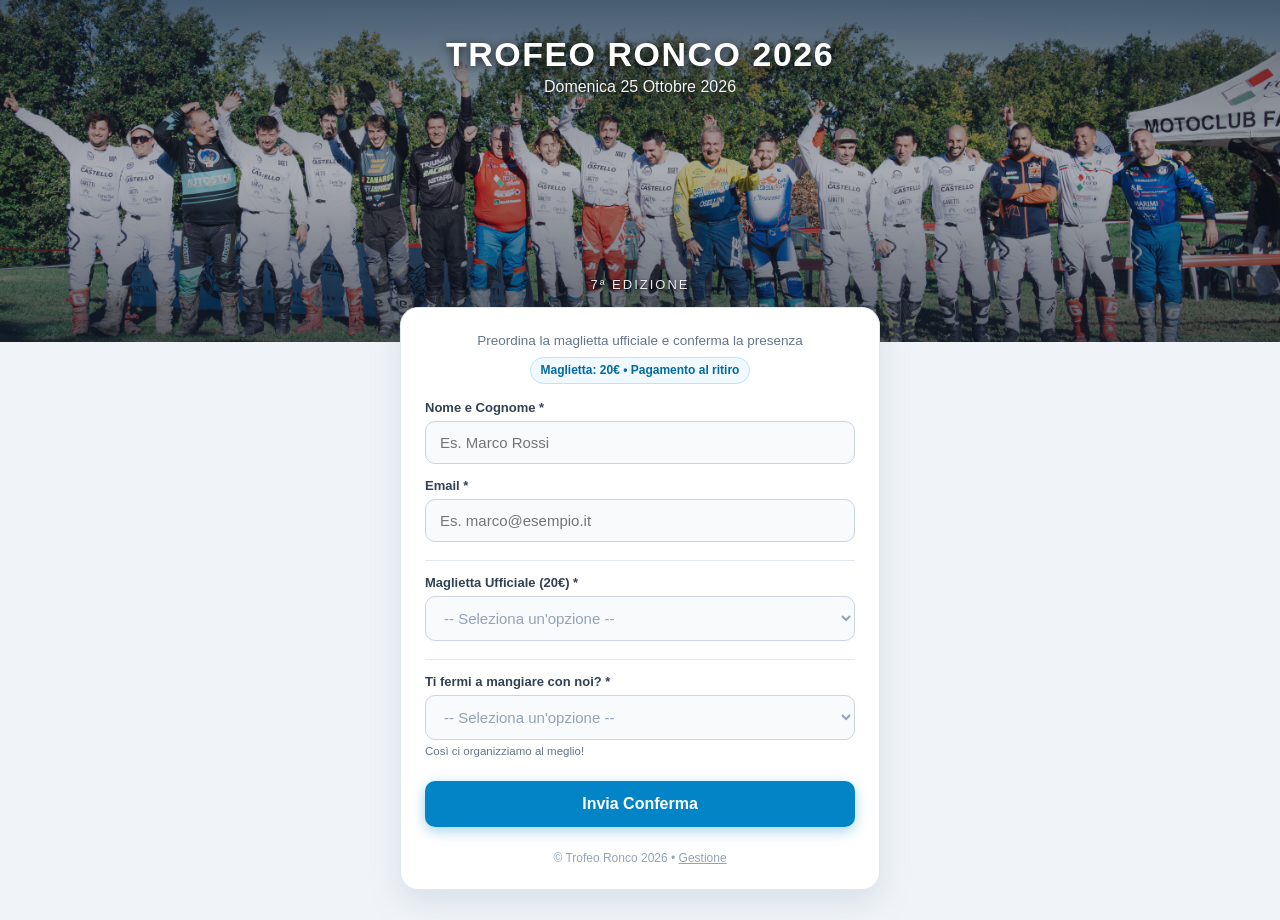
==== index.html @ d3b54fed "Update index.html" ====
<!DOCTYPE html>
<html lang="it">
<head>
  <meta charset="UTF-8">
  <meta name="viewport" content="width=device-width, initial-scale=1.0">
  <title>Trofeo Ronco 2026 - Preordine & Presenze</title>
  <style>
    * { box-sizing: border-box; font-family: -apple-system, BlinkMacSystemFont, "Segoe UI", Roboto, Helvetica, Arial, sans-serif; }
    body { margin: 0; padding: 0; background-color: #f0f4f8; color: #2d3748; }
    
    /* Banner Slideshow Minimal */
    .header-banner {
      position: relative;
      width: 100%;
      height: 300px;
      min-height: 280px;
      overflow: hidden;
      display: flex;
      flex-direction: column;
      justify-content: space-between;
      align-items: center;
      color: #ffffff;
      text-align: center;
      padding: 24px 15px 35px;
    }

    .header-banner::before {
      content: "";
      position: absolute;
      top: 0; left: 0; right: 0; bottom: 0;
      background: linear-gradient(180deg, rgba(15, 23, 42, 0.65) 0%, rgba(15, 23, 42, 0.35) 50%, rgba(15, 23, 42, 0.7) 100%);
      z-index: 2;
      pointer-events: none;
    }

    .slides-container {
      position: absolute;
      top: 0; left: 0; width: 100%; height: 100%;
      z-index: 1;
    }
    .slide {
      position: absolute;
      top: 0; left: 0; width: 100%; height: 100%;
      background-size: cover;
      background-position: center center;
      background-repeat: no-repeat;
      opacity: 0;
      transition: opacity 1.5s ease-in-out;
    }
    .slide.active { opacity: 1; }

    /* Altezze personalizzate foto */
    .slide.foto2 { background-position: center 65%; }
    .slide.foto4 { background-position: center 70%; }
    .slide.foto5 { background-position: center 25%; }
    .slide.foto6 { background-position: center 65%; }

    .header-content {
      position: relative;
      z-index: 3;
      width: 100%;
      height: 100%;
      display: flex;
      flex-direction: column;
      justify-content: space-between;
      align-items: center;
    }

    .header-top { margin-top: 5px; }
    .header-banner h1 { 
      margin: 0; 
      font-size: 26px; 
      text-transform: uppercase; 
      letter-spacing: 1.5px; 
      color: #ffffff;
      text-shadow: 0 2px 8px rgba(0,0,0,0.7);
      font-weight: 800;
    }
    .header-banner p.date { 
      margin: 4px 0 0; 
      font-size: 14px; 
      color: #f1f5f9;
      text-shadow: 0 1px 4px rgba(0,0,0,0.7);
      font-weight: 400;
    }
    .header-subtitle { 
      font-size: 13px; 
      font-weight: 300; 
      color: rgba(255, 255, 255, 0.9);
      text-transform: uppercase;
      letter-spacing: 2px;
      text-shadow: 0 1px 3px rgba(0,0,0,0.8);
      margin-bottom: 5px;
    }

    .main-card {
      max-width: 480px;
      margin: -25px auto 30px;
      background: #ffffff;
      border-radius: 18px;
      padding: 24px;
      box-shadow: 0 12px 30px rgba(148, 163, 184, 0.25);
      position: relative;
      z-index: 10;
      border: 1px solid #e2e8f0;
    }

    @media (min-width: 768px) {
      .header-banner { height: 38vh; max-height: 420px; padding: 30px 15px 45px; }
      .header-banner h1 { font-size: 34px; }
      .header-banner p.date { font-size: 16px; }
      .main-card { margin-top: -35px; }
    }

    .intro-text { 
      font-size: 13.5px; 
      color: #64748b; 
      line-height: 1.4; 
      margin-bottom: 16px; 
      text-align: center;
      font-weight: 500;
    }

    .badge-price {
      display: inline-block;
      background-color: #f0f9ff;
      color: #0369a1;
      border: 1px solid #bae6fd;
      padding: 4px 10px;
      border-radius: 20px;
      font-size: 12px;
      font-weight: 600;
      margin-top: 6px;
    }
    
    label { display: block; font-size: 13px; font-weight: 600; color: #334155; margin-top: 14px; margin-bottom: 6px; }
    input, select {
      width: 100%;
      padding: 12px 14px;
      border-radius: 10px;
      border: 1.5px solid #cbd5e1;
      font-size: 15px;
      background: #f8fafc;
      color: #0f172a;
      transition: all 0.2s ease;
    }
    input:focus, select:focus { outline: none; border-color: #38bdf8; background: #ffffff; box-shadow: 0 0 0 3px rgba(56, 189, 248, 0.2); }

    /* Stile Placeholder Grigio Leggero per Select non ancora selezionate */
    select.placeholder-active {
      color: #94a3b8;
    }
    select option {
      color: #0f172a;
    }
    select option[disabled] {
      color: #94a3b8;
    }

    .field-hint {
      font-size: 11.5px;
      color: #64748b;
      margin-top: 4px;
      line-height: 1.3;
    }

    .section-divider {
      border: 0;
      height: 1px;
      background: #e2e8f0;
      margin: 18px 0 8px 0;
    }

    .btn-submit {
      width: 100%;
      background: #0284c7;
      color: #ffffff;
      border: none;
      padding: 14px;
      border-radius: 10px;
      font-size: 16px;
      font-weight: 700;
      margin-top: 22px;
      cursor: pointer;
      box-shadow: 0 4px 14px rgba(2, 132, 199, 0.35);
      transition: background 0.2s ease;
    }
    .btn-submit:hover { background: #0369a1; }
    .btn-submit:disabled { background: #cbd5e1; box-shadow: none; cursor: not-allowed; }

    .success-box {
      display: none;
      background: #ecfdf5;
      border: 1.5px solid #a7f3d0;
      border-radius: 14px;
      padding: 24px 18px;
      text-align: center;
      margin-bottom: 10px;
      animation: popIn 0.35s cubic-bezier(0.175, 0.885, 0.32, 1.275);
    }
    .success-box .icon { font-size: 42px; margin-bottom: 8px; }
    .success-box h3 { margin: 0 0 6px; color: #065f46; font-size: 18px; font-weight: 700; }
    .success-box p { margin: 0 0 16px; color: #047857; font-size: 14px; }
    
    .summary-card {
      background: #ffffff;
      border: 1px dashed #a7f3d0;
      border-radius: 10px;
      padding: 14px;
      text-align: left;
      margin-bottom: 16px;
    }
    .summary-card p { margin: 4px 0; font-size: 14px; color: #1e293b; }
    .summary-card strong { color: #047857; }

    .info-list {
      text-align: left;
      font-size: 13px;
      color: #047857;
      margin: 16px 0;
      padding-left: 18px;
      line-height: 1.5;
    }
    .info-list li { margin-bottom: 8px; }

    .btn-reset {
      background: transparent;
      color: #047857;
      border: 1px solid #a7f3d0;
      padding: 9px 18px;
      border-radius: 8px;
      font-size: 13px;
      font-weight: 600;
      cursor: pointer;
    }

    .error-box {
      display: none;
      background: #fee2e2;
      color: #991b1b;
      border: 1px solid #fecaca;
      padding: 12px;
      border-radius: 10px;
      font-size: 14px;
      text-align: center;
      margin-top: 16px;
    }

    .footer-access { margin-top: 24px; text-align: center; font-size: 12px; color: #94a3b8; }
    .footer-access span { cursor: pointer; text-decoration: underline; }

    .table-container {
      display: none;
      margin-top: 16px;
      border-radius: 10px;
      overflow: hidden;
      border: 1px solid #bae6fd;
    }
    iframe { width: 100%; height: 280px; border: none; }

    @keyframes popIn {
      from { opacity: 0; transform: scale(0.92); }
      to { opacity: 1; transform: scale(1); }
    }
  </style>
</head>
<body>

  <div class="header-banner">
    <div class="slides-container">
      <div class="slide foto1 active" style="background-image: url('Foto1.JPG');"></div>
      <div class="slide foto2" style="background-image: url('Foto2.JPG');"></div>
      <div class="slide foto3" style="background-image: url('Foto3.JPG');"></div>
      <div class="slide foto4" style="background-image: url('Foto4.JPG');"></div>
      <div class="slide foto5" style="background-image: url('Foto5.JPG');"></div>
      <div class="slide foto6" style="background-image: url('Foto6.JPG');"></div>
      <div class="slide foto7" style="background-image: url('Foto7.JPG');"></div>
      <div class="slide foto8" style="background-image: url('Foto8.JPEG');"></div>
      <div class="slide foto9" style="background-image: url('Foto9.JPG');"></div>
    </div>

    <div class="header-content">
      <div class="header-top">
        <h1>Trofeo Ronco 2026</h1>
        <p class="date">Domenica 25 Ottobre 2026</p>
      </div>
      <div class="header-subtitle">7ª Edizione</div>
    </div>
  </div>

  <div class="main-card">
    
    <div class="intro-text" id="introText">
      Preordina la maglietta ufficiale e conferma la presenza
      <div><span class="badge-price">Maglietta: 20€ • Pagamento al ritiro</span></div>
    </div>

    <!-- Box Esito -->
    <div id="successBox" class="success-box">
      <div class="icon">🎉</div>
      <h3>Conferma registrata!</h3>
      <p>Ti abbiamo inviato un'email di riepilogo.</p>
      
      <div class="summary-card">
        <p><strong>Riepilogo:</strong></p>
        <p>• Nome: <span id="resNome"></span></p>
        <p>• Maglietta: <span id="resMaglia"></span></p>
        <p>• Pranzo: <span id="resPranzo"></span></p>
      </div>

      <ul class="info-list">
        <li id="infoRitiro"><strong>Ritiro e Pagamento:</strong> La maglietta viene realizzata su misura. Il ritiro e il versamento della quota (20€ a maglietta) avverranno direttamente al banco dell'evento.</li>
        <li><strong>Beneficenza:</strong> Troverai anche il banco dedicato a chi desidera sostenere le nostre iniziative di solidarietà con un'offerta libera.</li>
        <li><strong>Comunicazioni:</strong> Utilizzeremo la tua email per aggiornarti tempestivamente su orari e indicazioni meteo.</li>
      </ul>

      <p style="font-weight: bold; color: #065f46; margin: 12px 0 16px;">Ci vediamo sul campo! 👕🍖</p>

      <button type="button" class="btn-reset" onclick="resetForm()">Invia un'altra registrazione</button>
    </div>

    <form id="orderForm" onsubmit="submitOrder(event)">
      <label for="nome">Nome e Cognome *</label>
      <input type="text" id="nome" required placeholder="Es. Marco Rossi">

      <label for="email">Email *</label>
      <input type="email" id="email" required placeholder="Es. marco@esempio.it">

      <hr class="section-divider">

      <!-- Sezione Maglietta -->
      <label for="taglia">Maglietta Ufficiale (20€) *</label>
      <select id="taglia" required class="placeholder-active" onchange="updateSelectStyle(this); toggleQuantita();">
        <option value="" disabled selected>-- Seleziona un'opzione --</option>
        <option value="Nessuna">No, nessuna maglietta (Solo presenza / Pranzo)</option>
        <option value="S">Sì - Taglia S</option>
        <option value="M">Sì - Taglia M</option>
        <option value="L">Sì - Taglia L</option>
        <option value="XL">Sì - Taglia XL</option>
        <option value="XXL">Sì - Taglia XXL</option>
      </select>

      <div id="quantitaContainer" style="display: none;">
        <label for="quantita">Quantità Magliette</label>
        <input type="number" id="quantita" min="1" value="1">
      </div>

      <hr class="section-divider">

      <!-- Domanda Pranzo -->
      <label for="pranzo">Ti fermi a mangiare con noi? *</label>
      <select id="pranzo" required class="placeholder-active" onchange="updateSelectStyle(this);">
        <option value="" disabled selected>-- Seleziona un'opzione --</option>
        <option value="No">No, sarò solo sul campo / spettatore</option>
        <option value="Sì (Solo io)">Sì (Solo io)</option>
        <option value="Sì (Io + 1 accompagnatore)">Sì (Io + 1 accompagnatore)</option>
      </select>
      <div class="field-hint">Così ci organizziamo al meglio!</div>

      <button type="submit" id="submitBtn" class="btn-submit">
        Invia Conferma
      </button>

      <div id="errorBox" class="error-box">Si è verificato un errore. Riprova più tardi.</div>
    </form>

    <div class="footer-access">
      © Trofeo Ronco 2026 • <span onclick="toggleTable()">Gestione</span>
    </div>

    <div class="table-container" id="tableContainer">
      <iframe src="https://docs.google.com/spreadsheets/d/e/2PACX-1vTnq96KHHaVK0QfYrUFwBatb_IEJotF1GtRq0Ff7z6AFiU5wHpTEurmrnlGednbr66fHUXmh2ueELJw/pubhtml?gid=1109538376&amp;single=true"></iframe>
    </div>
  </div>

  <script>
    // Rotazione foto
    const slides = document.querySelectorAll('.slide');
    let currentSlide = 0;
    if (slides.length > 1) {
      setInterval(() => {
        slides[currentSlide].classList.remove('active');
        currentSlide = (currentSlide + 1) % slides.length;
        slides[currentSlide].classList.add('active');
      }, 6000);
    }

    // Cambia il colore del testo della select da grigio leggero a scuro quando viene fatta una scelta
    function updateSelectStyle(el) {
      if (el.value === "") {
        el.classList.add('placeholder-active');
      } else {
        el.classList.remove('placeholder-active');
      }
    }

    function toggleQuantita() {
      const taglia = document.getElementById('taglia').value;
      const qContainer = document.getElementById('quantitaContainer');
      qContainer.style.display = (taglia === '' || taglia === 'Nessuna') ? 'none' : 'block';
    }

    const scriptURL = 'https://script.google.com/macros/s/AKfycby2hyW6nqdssrr3LibPG2J8f5c34G_66fQrBGzK6W2bnF0FUndPmv9IpoblB17Mh4L5sw/exec';
    let isAuthenticated = false;

    function submitOrder(e) {
      e.preventDefault();

      const btn = document.getElementById('submitBtn');
      const errorBox = document.getElementById('errorBox');

      const nomeVal = document.getElementById('nome').value;
      const emailVal = document.getElementById('email').value;
      const tagliaVal = document.getElementById('taglia').value;
      const quantitaVal = (tagliaVal === 'Nessuna' || tagliaVal === '') ? 0 : document.getElementById('quantita').value;
      const pranzoVal = document.getElementById('pranzo').value;

      btn.disabled = true;
      btn.innerText = "Invio in corso...";
      errorBox.style.display = "none";

      const formData = new URLSearchParams();
      formData.append('nome', nomeVal);
      formData.append('email', emailVal);
      formData.append('taglia', tagliaVal);
      formData.append('quantita', quantitaVal);
      formData.append('pranzo', pranzoVal);

      fetch(scriptURL, {
        method: 'POST',
        mode: 'no-cors',
        headers: { 'Content-Type': 'application/x-www-form-urlencoded' },
        body: formData.toString()
      })
      .then(() => {
        document.getElementById('resNome').innerText = nomeVal;
        document.getElementById('resMaglia').innerText = (tagliaVal === 'Nessuna') ? 'No' : `${tagliaVal} (x${quantitaVal})`;
        document.getElementById('resPranzo').innerText = pranzoVal;

        // Gestione dinamica della riga Ritiro e Pagamento
        const infoRitiro = document.getElementById('infoRitiro');
        if (tagliaVal === 'Nessuna') {
          infoRitiro.style.display = 'none';
        } else {
          infoRitiro.style.display = 'list-item';
        }

        document.getElementById('orderForm').style.display = 'none';
        document.getElementById('introText').style.display = 'none';
        document.getElementById('successBox').style.display = 'block';
      })
      .catch(() => {
        errorBox.style.display = "block";
      })
      .finally(() => {
        btn.disabled = false;
        btn.innerText = "Invia Conferma";
      });
    }

    function resetForm() {
      document.getElementById('orderForm').reset();
      
      // Ripristina lo stile del placeholder grigio per i select
      const selectTaglia = document.getElementById('taglia');
      const selectPranzo = document.getElementById('pranzo');
      updateSelectStyle(selectTaglia);
      updateSelectStyle(selectPranzo);
      
      toggleQuantita();
      document.getElementById('orderForm').style.display = 'block';
      document.getElementById('introText').style.display = 'block';
      document.getElementById('successBox').style.display = 'none';
    }

    function toggleTable() {
      const container = document.getElementById('tableContainer');
      if (container.style.display === 'block') {
        container.style.display = 'none';
        return;
      }
      if (!isAuthenticated) {
        const password = prompt("Inserisci la password dell'organizzazione:");
        if (password === 'ronco') {
          isAuthenticated = true;
          container.style.display = 'block';
        } else if (password !== null) {
          alert("Password errata!");
        }
      } else {
        container.style.display = 'block';
      }
    }
  </script>

</body>
</html>
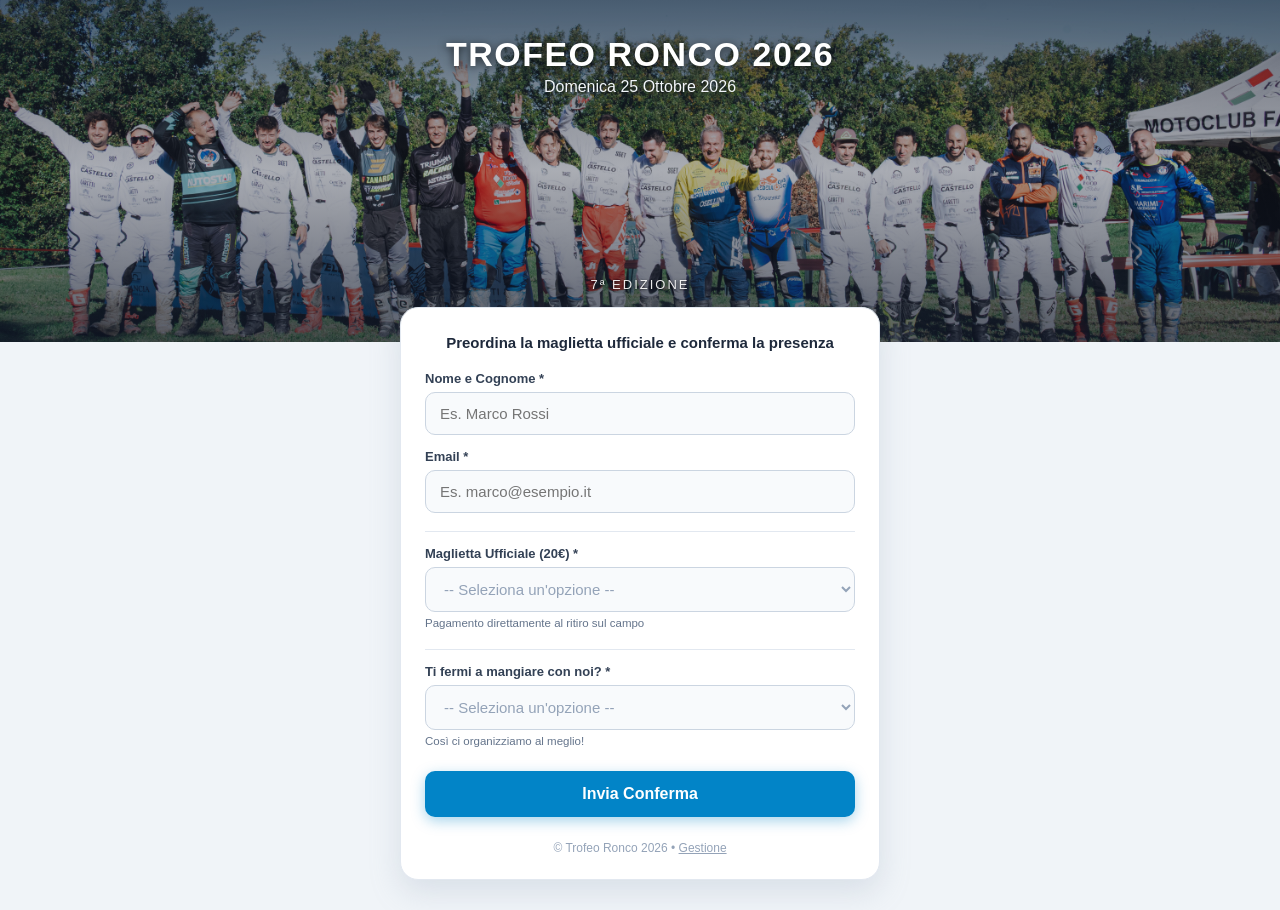
==== commit 23dcd09e: "Update index.html" ====
--- a/index.html
+++ b/index.html
@@ -112,27 +112,16 @@
       .main-card { margin-top: -35px; }
     }
 
+    /* Incipit in risalto */
     .intro-text { 
-      font-size: 13.5px; 
-      color: #64748b; 
+      font-size: 15px; 
+      color: #1e293b; 
       line-height: 1.4; 
-      margin-bottom: 16px; 
+      margin-bottom: 18px; 
       text-align: center;
-      font-weight: 500;
-    }
-
-    .badge-price {
-      display: inline-block;
-      background-color: #f0f9ff;
-      color: #0369a1;
-      border: 1px solid #bae6fd;
-      padding: 4px 10px;
-      border-radius: 20px;
-      font-size: 12px;
       font-weight: 600;
-      margin-top: 6px;
-    }
-    
+    }
+
     label { display: block; font-size: 13px; font-weight: 600; color: #334155; margin-top: 14px; margin-bottom: 6px; }
     input, select {
       width: 100%;
@@ -292,7 +281,6 @@
     
     <div class="intro-text" id="introText">
       Preordina la maglietta ufficiale e conferma la presenza
-      <div><span class="badge-price">Maglietta: 20€ • Pagamento al ritiro</span></div>
     </div>
 
     <!-- Box Esito -->
@@ -309,7 +297,7 @@
       </div>
 
       <ul class="info-list">
-        <li id="infoRitiro"><strong>Ritiro e Pagamento:</strong> La maglietta viene realizzata su misura. Il ritiro e il versamento della quota (20€ a maglietta) avverranno direttamente al banco dell'evento.</li>
+        <li id="infoRitiro"><strong>Ritiro e Pagamento:</strong> La maglietta viene realizzata su misura in base alla prenotazione. Il ritiro e il versamento della quota (20€ a maglietta) avverranno direttamente al banco dell'evento.</li>
         <li><strong>Beneficenza:</strong> Troverai anche il banco dedicato a chi desidera sostenere le nostre iniziative di solidarietà con un'offerta libera.</li>
         <li><strong>Comunicazioni:</strong> Utilizzeremo la tua email per aggiornarti tempestivamente su orari e indicazioni meteo.</li>
       </ul>
@@ -339,6 +327,7 @@
         <option value="XL">Sì - Taglia XL</option>
         <option value="XXL">Sì - Taglia XXL</option>
       </select>
+      <div class="field-hint">Pagamento direttamente al ritiro sul campo</div>
 
       <div id="quantitaContainer" style="display: none;">
         <label for="quantita">Quantità Magliette</label>
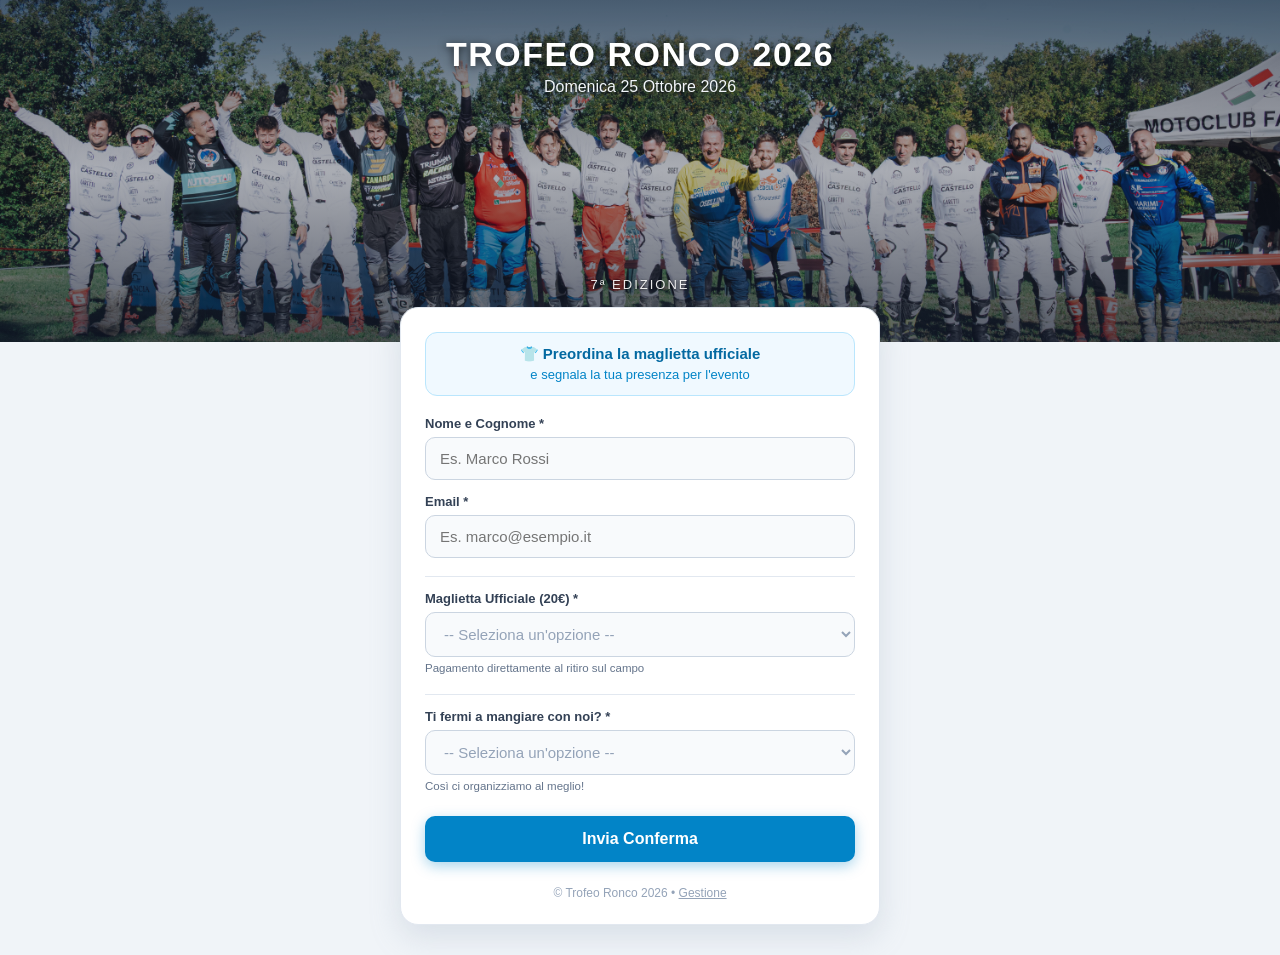
==== commit 1682c6b6: "Update index.html" ====
--- a/index.html
+++ b/index.html
@@ -112,14 +112,14 @@
       .main-card { margin-top: -35px; }
     }
 
-    /* Incipit in risalto */
-    .intro-text { 
-      font-size: 15px; 
-      color: #1e293b; 
-      line-height: 1.4; 
-      margin-bottom: 18px; 
+    /* Bannerino Intro Azzurro Opzione 2 */
+    .intro-banner {
+      background: #f0f9ff;
+      border: 1px solid #bae6fd;
+      border-radius: 12px;
+      padding: 12px 16px;
+      margin-bottom: 20px;
       text-align: center;
-      font-weight: 600;
     }
 
     label { display: block; font-size: 13px; font-weight: 600; color: #334155; margin-top: 14px; margin-bottom: 6px; }
@@ -279,8 +279,13 @@
 
   <div class="main-card">
     
-    <div class="intro-text" id="introText">
-      Preordina la maglietta ufficiale e conferma la presenza
+    <div class="intro-banner" id="introText">
+      <span style="color: #0369a1; font-weight: 700; font-size: 15px; display: block; margin-bottom: 2px;">
+        👕 Preordina la maglietta ufficiale
+      </span>
+      <span style="color: #0284c7; font-size: 13px; font-weight: 500;">
+        e segnala la tua presenza per l'evento
+      </span>
     </div>
 
     <!-- Box Esito -->
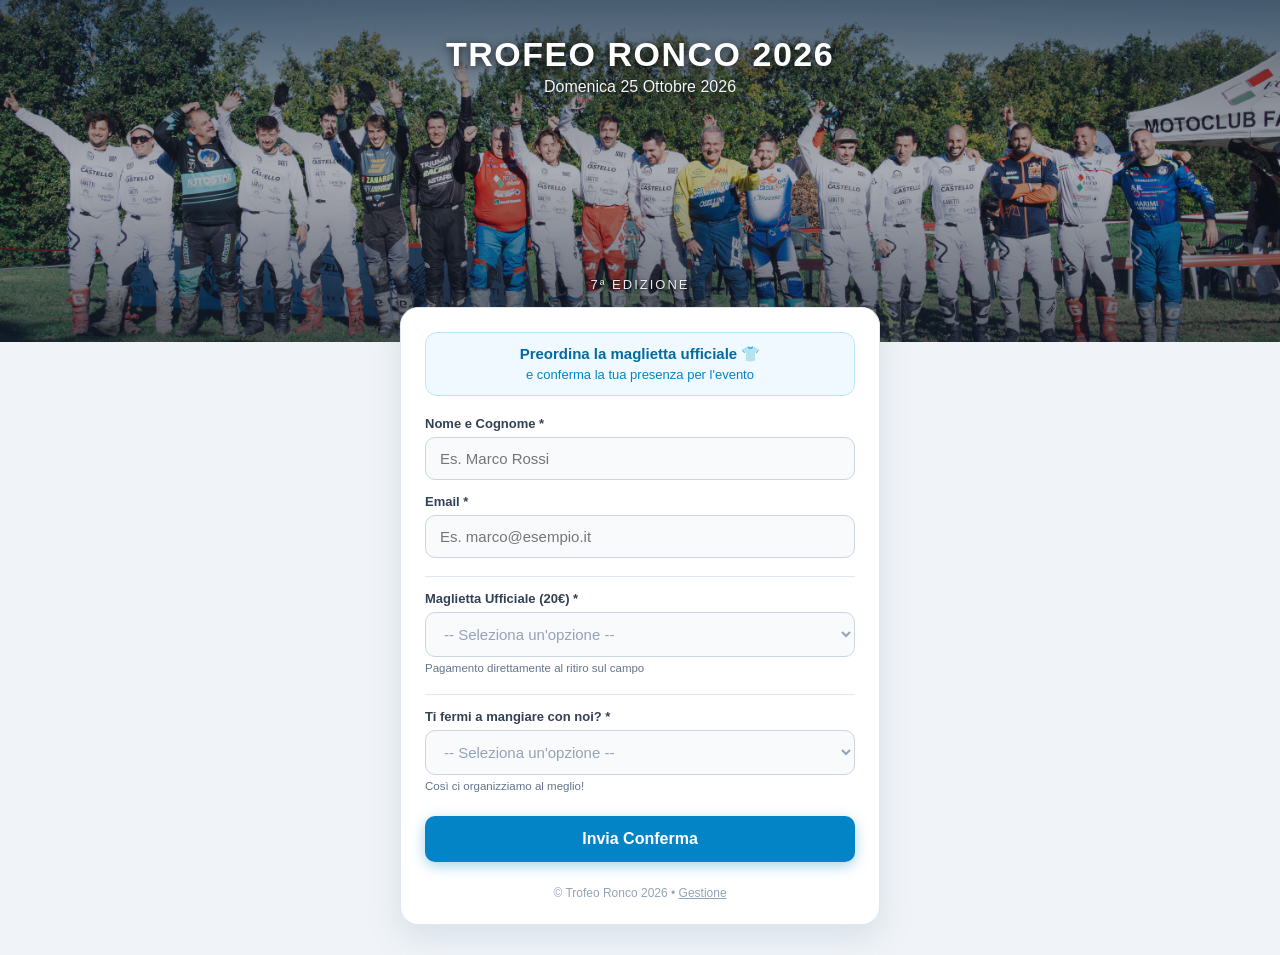
==== commit 71f88279: "Update index.html" ====
--- a/index.html
+++ b/index.html
@@ -112,7 +112,7 @@
       .main-card { margin-top: -35px; }
     }
 
-    /* Bannerino Intro Azzurro Opzione 2 */
+    /* Bannerino Intro Azzurro */
     .intro-banner {
       background: #f0f9ff;
       border: 1px solid #bae6fd;
@@ -281,10 +281,10 @@
     
     <div class="intro-banner" id="introText">
       <span style="color: #0369a1; font-weight: 700; font-size: 15px; display: block; margin-bottom: 2px;">
-        👕 Preordina la maglietta ufficiale
+        Preordina la maglietta ufficiale 👕
       </span>
       <span style="color: #0284c7; font-size: 13px; font-weight: 500;">
-        e segnala la tua presenza per l'evento
+        e conferma la tua presenza per l'evento
       </span>
     </div>
 
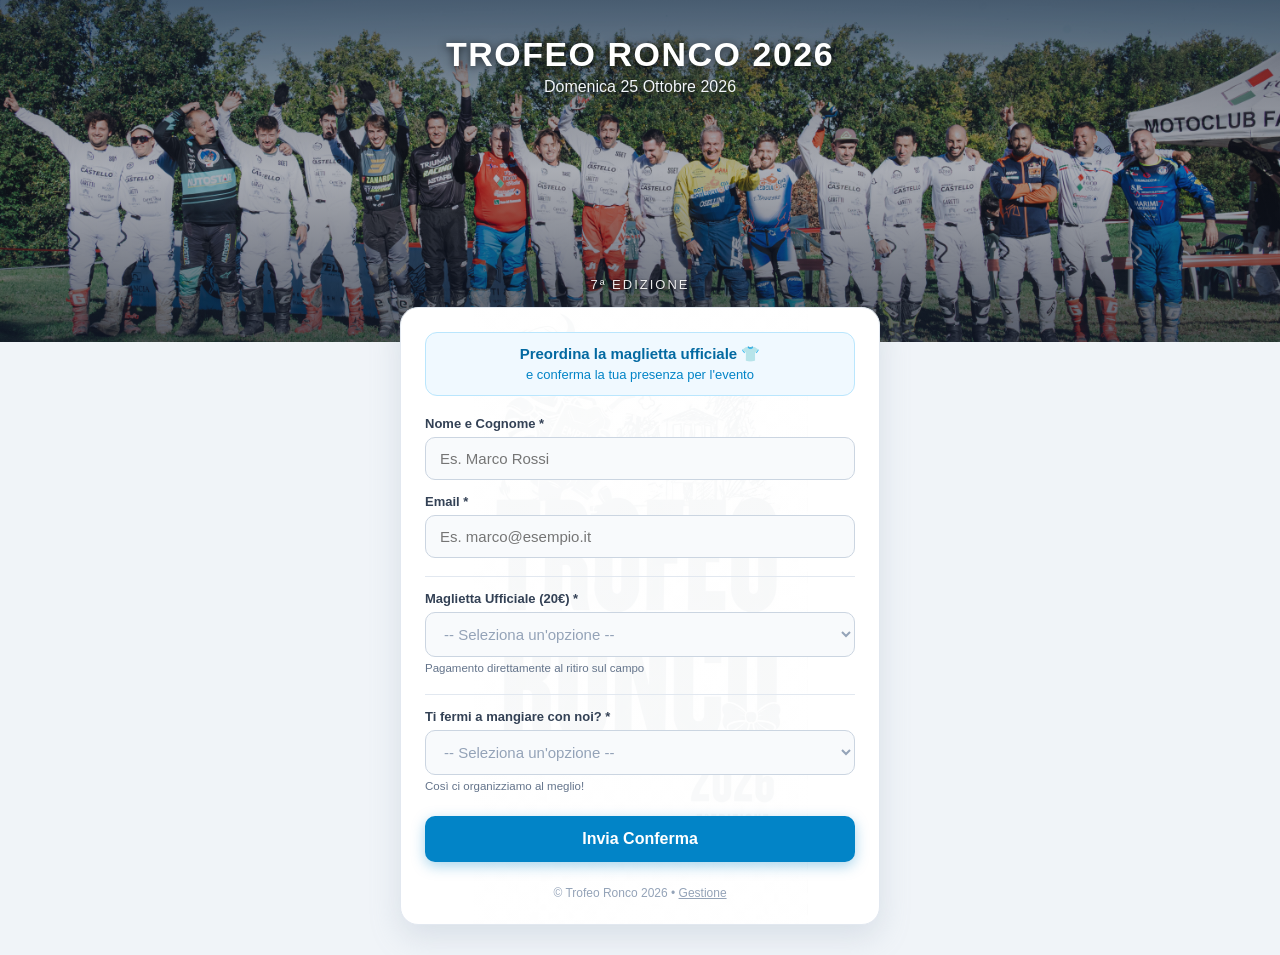
==== commit be626cf4: "Update index.html" ====
--- a/index.html
+++ b/index.html
@@ -93,10 +93,18 @@
       margin-bottom: 5px;
     }
 
+    /* Main Card con filigrana del logo integrata */
     .main-card {
       max-width: 480px;
       margin: -25px auto 30px;
-      background: #ffffff;
+      background-color: #ffffff;
+      
+      /* Filigrana del logo col percorso esatto logo-watermark.JPEG */
+      background-image: linear-gradient(rgba(255, 255, 255, 0.92), rgba(255, 255, 255, 0.92)), url('logo-watermark.JPEG');
+      background-repeat: no-repeat;
+      background-position: center 70%;
+      background-size: 70% auto;
+
       border-radius: 18px;
       padding: 24px;
       box-shadow: 0 12px 30px rgba(148, 163, 184, 0.25);
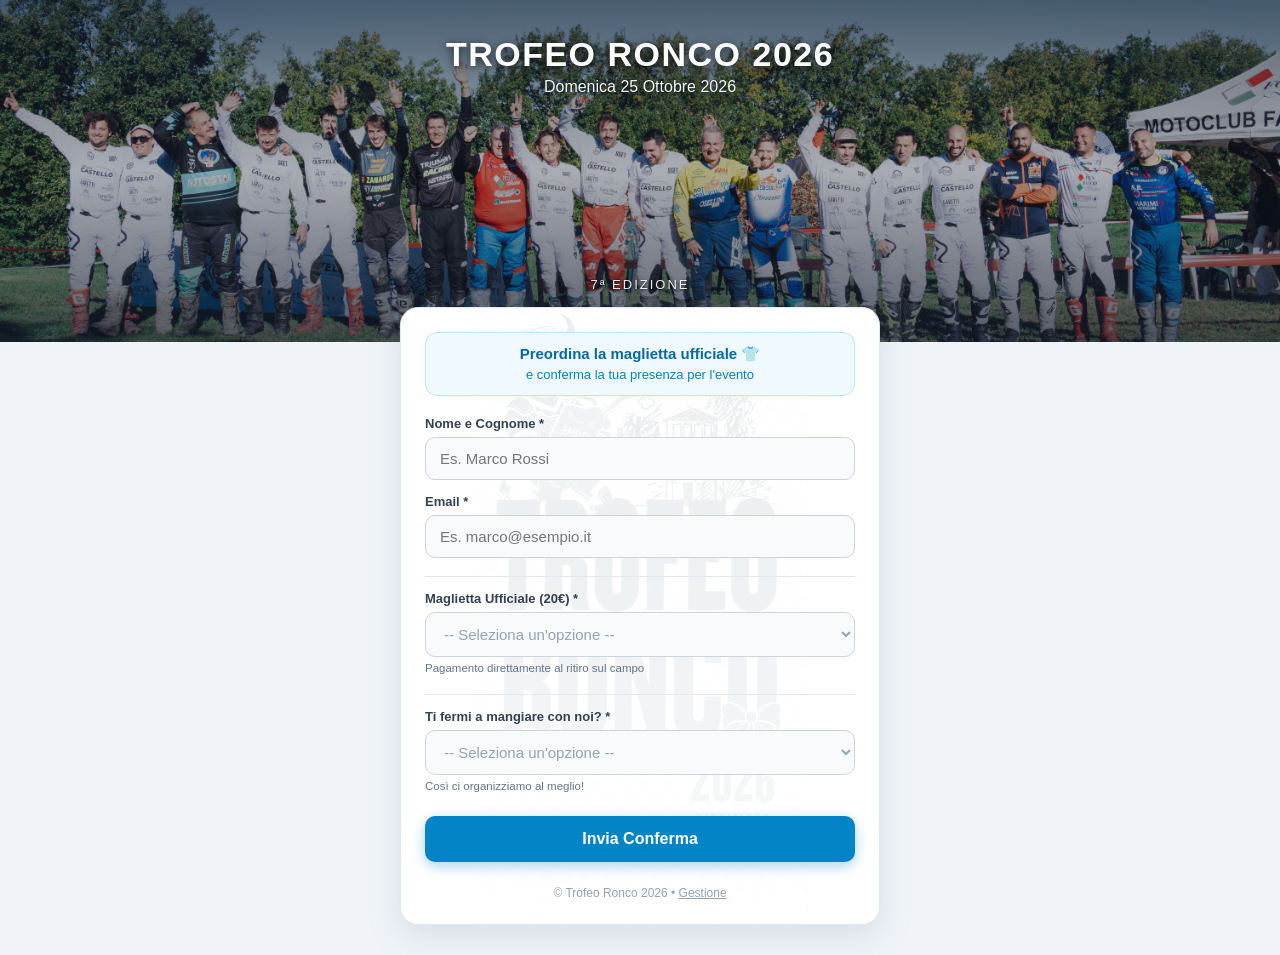
==== commit 9bd2315d: "Update index.html" ====
--- a/index.html
+++ b/index.html
@@ -100,7 +100,7 @@
       background-color: #ffffff;
       
       /* Filigrana del logo col percorso esatto logo-watermark.JPEG */
-      background-image: linear-gradient(rgba(255, 255, 255, 0.92), rgba(255, 255, 255, 0.92)), url('logo-watermark.JPEG');
+      background-image: linear-gradient(rgba(255, 255, 255, 0.75), rgba(255, 255, 255, 0.92)), url('logo-watermark.JPEG');
       background-repeat: no-repeat;
       background-position: center 70%;
       background-size: 70% auto;
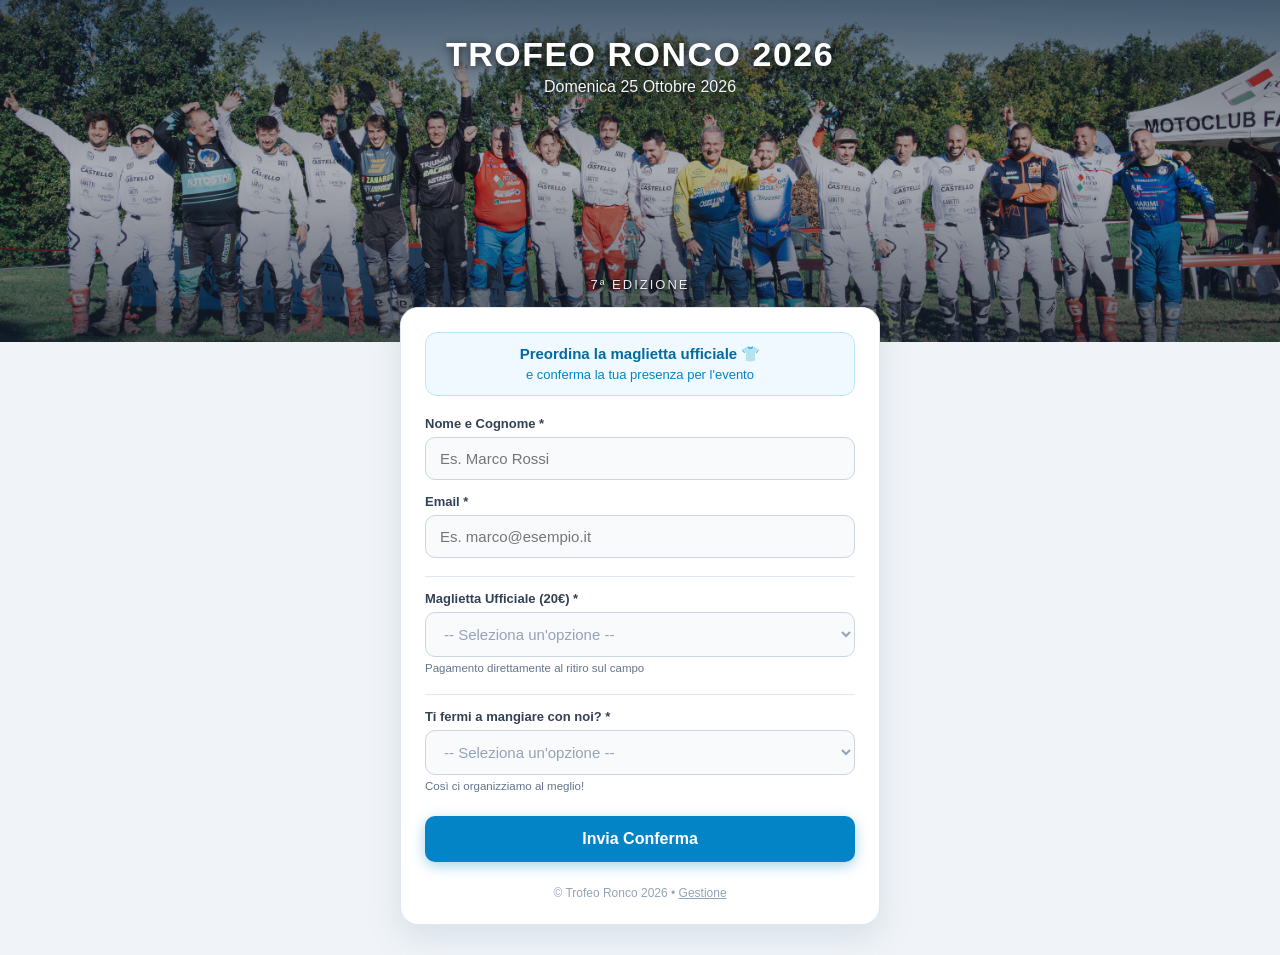
==== commit ea9dd61a: "Update index.html" ====
--- a/index.html
+++ b/index.html
@@ -93,18 +93,11 @@
       margin-bottom: 5px;
     }
 
-    /* Main Card con filigrana del logo integrata */
+    /* Main Card */
     .main-card {
       max-width: 480px;
       margin: -25px auto 30px;
       background-color: #ffffff;
-      
-      /* Filigrana del logo col percorso esatto logo-watermark.JPEG */
-      background-image: linear-gradient(rgba(255, 255, 255, 0.75), rgba(255, 255, 255, 0.92)), url('logo-watermark.JPEG');
-      background-repeat: no-repeat;
-      background-position: center 70%;
-      background-size: 70% auto;
-
       border-radius: 18px;
       padding: 24px;
       box-shadow: 0 12px 30px rgba(148, 163, 184, 0.25);
@@ -112,6 +105,7 @@
       z-index: 10;
       border: 1px solid #e2e8f0;
     }
+
 
     @media (min-width: 768px) {
       .header-banner { height: 38vh; max-height: 420px; padding: 30px 15px 45px; }
